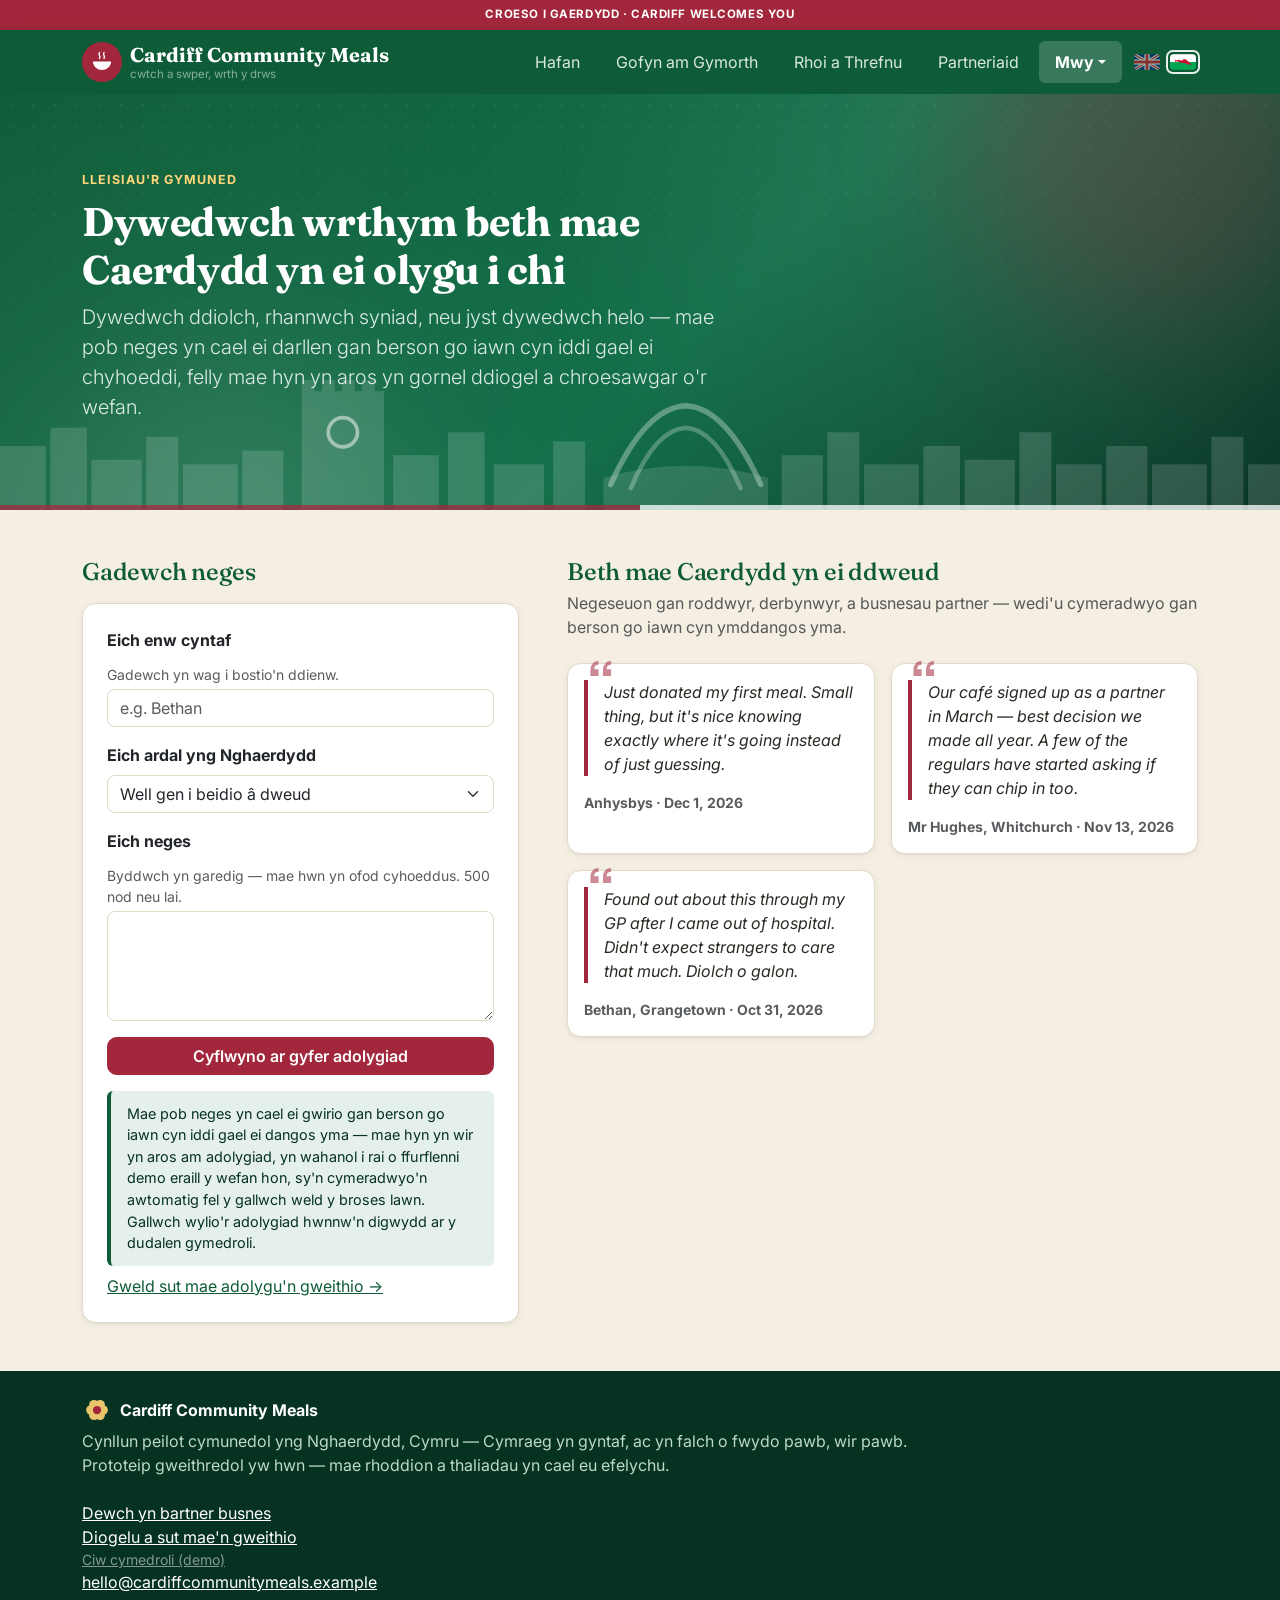
==== site/voices.html @ 3a88bcdd "Cardiff Community Meals: bilingual community meal-support platform prototype Static HTML/CSS/JS site" ====
<!DOCTYPE html>
<html lang="en">
<head>
<meta charset="UTF-8">
<meta name="viewport" content="width=device-width, initial-scale=1.0">
<title>Community Voices — Cardiff Community Meals</title>
<link rel="preconnect" href="https://fonts.googleapis.com">
<link rel="preconnect" href="https://fonts.gstatic.com" crossorigin>
<link href="https://fonts.googleapis.com/css2?family=Inter:wght@400;500;600;700;800&family=Fraunces:opsz,wght@9..144,600;9..144,700;9..144,800&display=swap" rel="stylesheet">
<link href="https://cdnjs.cloudflare.com/ajax/libs/bootstrap/5.3.3/css/bootstrap.min.css" rel="stylesheet">
<link rel="stylesheet" href="custom.css">
</head>
<body>
<a class="skip-link" href="#main" data-i18n="skip">Skip to main content</a>
<header id="site-header"></header>

<main id="main">
<section class="hero-gradient text-white py-5">
  <div class="hero-texture"></div>
  <div class="hero-blob hero-blob-1"></div>
  <div class="hero-blob hero-blob-2"></div>
  <div class="hero-skyline"></div>
  <div class="container py-4">
    <span class="eyebrow" style="color:#ffd77a;" data-i18n="nav.voices">Community Voices</span>
    <h1 class="display-6 fw-bold" style="max-width:700px;" data-i18n="voices.hero.title">Tell us what Cardiff means to you</h1>
    <p class="lead" style="max-width:660px;color:#dcece5;" data-i18n="voices.hero.lead">Say thank you, share an idea, or just say hello — every message is read by a real person before it goes up, so this stays a safe, welcoming corner of the site.</p>
  </div>
</section>

<section class="py-5">
  <div class="container">
    <div class="row g-5">
      <div class="col-lg-5">
        <h2 class="h4 text-teal mb-3" data-i18n="voices.form.title">Leave a message</h2>
        <div id="success-banner" aria-live="polite"></div>
        <form class="card p-4" id="voice-form" novalidate>
          <div class="mb-3">
            <label for="v-name" class="form-label fw-bold" data-i18n="voices.form.name">Your first name</label>
            <div class="form-text mb-1" id="v-nameHint" data-i18n="voices.form.nameHint">Leave blank to post anonymously.</div>
            <input type="text" class="form-control" id="v-name" aria-describedby="v-nameHint" placeholder="e.g. Bethan">
          </div>
          <div class="mb-3">
            <label for="v-area" class="form-label fw-bold" data-i18n="voices.form.area">Your Cardiff area</label>
            <select class="form-select" id="v-area"></select>
          </div>
          <div class="mb-3">
            <label for="v-message" class="form-label fw-bold" data-i18n="voices.form.message">Your message</label>
            <div class="form-text mb-1" id="v-messageHint" data-i18n="voices.form.messageHint">Keep it kind — this is a public space. 500 characters or fewer.</div>
            <textarea class="form-control" id="v-message" required maxlength="500" rows="4" aria-describedby="v-messageHint"></textarea>
          </div>
          <button type="submit" class="btn btn-coral" data-i18n="voices.form.submit">Submit for review</button>
          <div class="form-note mt-3" data-i18n="voices.form.note">Every message is checked by a real person before it's shown here — this genuinely waits for review. You can watch that review happen on the moderation page.</div>
          <p class="mt-2 mb-0"><a href="moderate.html" data-i18n="voices.moderateLink">See how review works →</a></p>
        </form>
      </div>

      <div class="col-lg-7">
        <h2 class="h4 text-teal mb-1" data-i18n="voices.wall.title">What Cardiff is saying</h2>
        <p class="text-muted mb-4" data-i18n="voices.wall.sub">Messages from donors, recipients, and partner businesses — approved by a real person before appearing here.</p>
        <div class="row g-3" id="wall"></div>
      </div>
    </div>
  </div>
</section>
</main>

<footer id="site-footer" class="bg-teal-dark"></footer>

<script src="https://cdnjs.cloudflare.com/ajax/libs/bootstrap/5.3.3/js/bootstrap.bundle.min.js"></script>
<script src="i18n.js"></script>
<script src="app.js"></script>
<script>
CCM.renderChrome("voices.html");

function renderAreaOptions() {
  const areaSelect = document.getElementById("v-area");
  const current = areaSelect.value;
  areaSelect.innerHTML = `<option value="">${I18N.t("voices.form.areaNone")}</option>` +
    CCM.CARDIFF_AREAS.map(a => `<option>${a}</option>`).join("");
  if (current) areaSelect.value = current;
}

function renderWall() {
  const wall = document.getElementById("wall");
  const comments = CCM.approvedComments();
  if (!comments.length) {
    wall.innerHTML = `<p class="empty-state">${I18N.t("voices.wall.empty")}</p>`;
    return;
  }
  wall.innerHTML = comments.map(c => {
    const who = c.name ? c.name : I18N.t("voices.wall.anonymous");
    const where = c.area ? `, ${c.area}` : "";
    return `<div class="col-md-6 reveal"><div class="card lift h-100"><div class="card-body">
      <p class="story-quote mb-3">${escapeHtml(c.message)}</p>
      <p class="text-muted small mb-0 fw-bold">${escapeHtml(who)}${escapeHtml(where)} · ${CCM.fmtDate(c.createdAt)}</p>
    </div></div></div>`;
  }).join("");
}

function escapeHtml(str) {
  const div = document.createElement("div");
  div.textContent = str == null ? "" : String(str);
  return div.innerHTML;
}

function renderAll() {
  renderAreaOptions();
  renderWall();
  CCM.initScrollReveal();
}

renderAll();
document.addEventListener("ccm:langchange", renderAll);

document.getElementById("voice-form").addEventListener("submit", (e) => {
  e.preventDefault();
  const message = document.getElementById("v-message").value.trim();
  if (!message) return;
  CCM.addComment({
    name: document.getElementById("v-name").value.trim(),
    area: document.getElementById("v-area").value,
    message,
  });
  document.getElementById("success-banner").innerHTML = `
    <div class="alert alert-success">${I18N.t("voices.form.success")}</div>`;
  e.target.reset();
  renderAreaOptions();
  window.scrollTo({ top: 0, behavior: "smooth" });
});
</script>
</body>
</html>
---- site/custom.css ----
/* Cardiff Community Meals — brand + design system on top of Bootstrap 5
   Palette: deep Welsh green + dragon red on warm parchment — drawn from
   Y Ddraig Goch (the Welsh flag) rather than a generic corporate blue,
   because this is a Cardiff-first, Welsh-first service. Fraunces (a warm,
   characterful serif) carries headlines and brand moments; Inter carries
   everything functional (forms, tables, buttons) for accessibility.
   Class names below (bg-teal, btn-teal, text-teal, btn-coral, etc.) are
   kept from earlier builds for compatibility — only the colour values and
   typography changed, so no HTML had to be touched to re-skin the site. */
:root {
  --brand-teal: #0d5c37;        /* primary — deep Welsh green, softened a touch from pure vivid green */
  --brand-teal-mid: #14704a;    /* mid green, gradients */
  --brand-teal-dark: #063222;   /* darkest green — footer, hovers */
  --brand-teal-light: #e6f0ea;  /* pale green tint — chips, step circles */
  --brand-coral: #b3475a;       /* muted dragon red — decorative / icons / large text only, toned down from a neon red */
  --brand-coral-deep: #a3273c;  /* muted brick-red, WCAG AA-safe with white text on buttons, easier on the eyes than pure flag-red */
  --brand-coral-dark: #7a1d2c;
  --brand-gold-text: #8a6300;   /* accessible daffodil-gold for stars/tier text */
  --brand-cream: #f4efe2;       /* warm parchment, slightly deeper than before to cut glare */
  --brand-ink: #262b23;         /* warm near-black */
  --brand-border: #e2dac9;
  --radius: .85rem;
  --font-display: "Fraunces", "Georgia", serif;
  --font-body: "Inter", "Segoe UI", Verdana, Arial, sans-serif;
}

* { scroll-behavior: smooth; }

body {
  background-color: var(--brand-cream);
  color: var(--brand-ink);
  font-family: var(--font-body);
  -webkit-font-smoothing: antialiased;
}

h1, h2, h3, h4, h5, h6 {
  font-family: var(--font-display);
  font-weight: 700;
  letter-spacing: -0.01em;
}
.display-6 { font-weight: 800; letter-spacing: -0.01em; }
.navbar-brand .fs-5 { font-family: var(--font-display); font-weight: 700; }

a { color: var(--brand-teal); }
a:hover { color: var(--brand-teal-dark); }

/* ---------- Accessibility: skip link, focus, motion ---------- */
.skip-link {
  position: absolute;
  left: -999px;
  top: auto;
  z-index: 2000;
  background: var(--brand-teal);
  color: #fff;
  padding: .75rem 1.25rem;
  border-radius: 0 0 .5rem 0;
  font-weight: 600;
  text-decoration: none;
}
.skip-link:focus {
  left: 0;
  top: 0;
}

a:focus-visible,
button:focus-visible,
.btn:focus-visible,
.nav-link:focus-visible,
input:focus-visible,
select:focus-visible,
textarea:focus-visible,
.lang-btn:focus-visible {
  outline: 3px solid var(--brand-coral-deep);
  outline-offset: 2px;
}

@media (prefers-reduced-motion: reduce) {
  * { scroll-behavior: auto !important; animation: none !important; transition: none !important; }
}

/* ---------- Layout helpers ---------- */
.bg-teal { background-color: var(--brand-teal) !important; }
.bg-teal-dark { background-color: var(--brand-teal-dark) !important; }
.bg-teal-light { background-color: var(--brand-teal-light) !important; }
.text-teal { color: var(--brand-teal) !important; }

.eyebrow {
  display: inline-block;
  font-size: .78rem;
  font-weight: 700;
  letter-spacing: .08em;
  text-transform: uppercase;
  color: var(--brand-coral-deep);
  margin-bottom: .5rem;
}

/* A permanent, always-bilingual badge of identity — doesn't switch with
   the language toggle, because "Welsh first, open to all" is a constant,
   not a setting. Solid dragon red so it pops against the green hero —
   the flag's two colours, deliberately, side by side. */
.pride-badge {
  display: inline-flex;
  align-items: center;
  gap: .5rem;
  background: var(--brand-coral-deep);
  border: 1px solid var(--brand-coral-deep);
  color: #fff;
  font-size: .8rem;
  font-weight: 700;
  letter-spacing: .02em;
  padding: .4rem .9rem;
  border-radius: 999px;
  margin-bottom: 1rem;
}
.pride-badge .divider { opacity: .65; }

/* A slim red ribbon above the navbar on every page — Y Ddraig Goch red,
   present site-wide, not just tucked into buttons. */
.cy-ribbon {
  background: var(--brand-coral-deep);
  color: #fff;
  text-align: center;
  font-size: .72rem;
  font-weight: 700;
  letter-spacing: .05em;
  text-transform: uppercase;
  padding: .4rem .75rem;
}

.hero-gradient {
  background: linear-gradient(135deg, var(--brand-teal) 0%, var(--brand-teal-mid) 55%, var(--brand-teal-dark) 100%);
  position: relative;
  overflow: hidden;
}
.hero-gradient::before {
  content: "";
  position: absolute;
  inset: 0;
  background: radial-gradient(circle at 82% 15%, rgba(255,255,255,0.08), transparent 45%),
    radial-gradient(circle at 8% 92%, rgba(255,255,255,0.05), transparent 40%);
  pointer-events: none;
}
.hero-gradient::after {
  /* a quiet nod to Y Ddraig Goch along the hero's base — colour only, no mascot */
  content: "";
  position: absolute;
  left: 0; right: 0; bottom: 0;
  height: 5px;
  background: linear-gradient(90deg, var(--brand-coral-deep) 0%, var(--brand-coral-deep) 50%, #fff 50%, #fff 100%);
  opacity: .75;
}
.hero-gradient .container { position: relative; z-index: 1; }

/* Soft, blurred colour blobs for visual depth behind hero content — no
   images to break, no mascots, just quiet organic shapes at low opacity
   so they add life without adding glare. */
.hero-blob {
  position: absolute;
  border-radius: 50%;
  filter: blur(70px);
  pointer-events: none;
  z-index: 0;
}
.hero-blob-1 { width: 380px; height: 380px; top: -140px; right: -60px; background: var(--brand-coral-deep); opacity: .25; }
.hero-blob-2 { width: 320px; height: 320px; bottom: -160px; left: 6%; background: #ffffff; opacity: .08; }
.hero-blob-3 { width: 220px; height: 220px; top: 40%; left: 42%; background: var(--brand-gold-text); opacity: .1; }

/* A faint dotted texture running through the hero, for a bit of tactile
   grain instead of one flat block of colour. */
.hero-texture {
  position: absolute;
  inset: 0;
  z-index: 0;
  opacity: .5;
  pointer-events: none;
  background-image: radial-gradient(rgba(255,255,255,0.14) 1px, transparent 1px);
  background-size: 22px 22px;
  mask-image: linear-gradient(180deg, rgba(0,0,0,.9), rgba(0,0,0,0));
}

.hero-skyline {
  position: absolute;
  left: 0; right: 0; bottom: 0;
  height: clamp(64px, 11vw, 130px);
  overflow: hidden;
  pointer-events: none;
  z-index: 0;
}
.hero-skyline svg { display: block; }

.hero-areas-strip {
  color: rgba(255,255,255,0.65);
  font-size: .82rem;
  letter-spacing: .02em;
}

/* Floating "live" stat card on the homepage hero */
.hero-stat-card {
  position: relative;
  z-index: 1;
  background: rgba(255,255,255,0.1);
  border: 1px solid rgba(255,255,255,0.22);
  backdrop-filter: blur(12px);
  -webkit-backdrop-filter: blur(12px);
  border-radius: 1.1rem;
  padding: 1.6rem 1.5rem;
}
.hero-stat-card .stat-num { color: #fff; font-size: 1.85rem; }
.hero-stat-card .hero-stat-label { color: rgba(255,255,255,0.72); font-size: .76rem; }
.hero-live-dot {
  display: inline-block;
  width: 8px; height: 8px;
  border-radius: 50%;
  background: #8fe3ac;
  margin-right: .45rem;
  box-shadow: 0 0 0 0 rgba(143,227,172,.6);
  animation: ccmPulse 2.2s infinite;
}
@keyframes ccmPulse {
  0% { box-shadow: 0 0 0 0 rgba(143,227,172,.55); }
  70% { box-shadow: 0 0 0 9px rgba(143,227,172,0); }
  100% { box-shadow: 0 0 0 0 rgba(143,227,172,0); }
}

/* ---------- Buttons ---------- */
.btn {
  border-radius: .6rem;
  font-weight: 600;
  transition: transform .12s ease, box-shadow .12s ease, background-color .15s ease;
}
.btn:active { transform: scale(0.98); }
.btn:hover { box-shadow: 0 6px 16px rgba(20, 40, 70, 0.12); }

.btn-teal { background-color: var(--brand-teal); border-color: var(--brand-teal); color: #fff; }
.btn-teal:hover, .btn-teal:focus { background-color: var(--brand-teal-dark); border-color: var(--brand-teal-dark); color: #fff; }

.btn-coral { background-color: var(--brand-coral-deep); border-color: var(--brand-coral-deep); color: #fff; }
.btn-coral:hover, .btn-coral:focus { background-color: var(--brand-coral-dark); border-color: var(--brand-coral-dark); color: #fff; }

.btn-outline-cream { color: #fff; border-color: rgba(255,255,255,0.65); }
.btn-outline-cream:hover { background-color: rgba(255,255,255,0.14); color: #fff; }

.btn-outline-teal { color: var(--brand-teal); border-color: var(--brand-teal); background-color: transparent; }
.btn-outline-teal:hover, .btn-outline-teal:focus { background-color: var(--brand-teal); color: #fff; }

/* ---------- Navbar ---------- */
.navbar {
  padding-top: .65rem;
  padding-bottom: .65rem;
  box-shadow: 0 2px 14px rgba(10, 30, 20, 0.2);
}
.navbar-brand small { font-weight: 400; }

.brand-logo {
  display: inline-flex;
  align-items: center;
  justify-content: center;
  width: 40px;
  height: 40px;
  min-width: 40px;
  border-radius: 50%;
  background-color: var(--brand-coral-deep);
  flex-shrink: 0;
}
.brand-logo svg { display: block; }

.navbar .navbar-nav .nav-link {
  padding: .55rem 1rem;
  border-radius: .4rem;
  color: rgba(255,255,255,0.85);
  white-space: nowrap;
  transition: background-color .12s ease, color .12s ease;
}
.navbar .navbar-nav .nav-link:hover,
.navbar .navbar-nav .nav-link:focus {
  color: #fff;
  background-color: rgba(255,255,255,0.12);
}
.navbar .navbar-nav .nav-link.active {
  color: #fff;
  font-weight: 700;
  background-color: rgba(255,255,255,0.18);
}
.navbar-toggler { border-color: rgba(255,255,255,0.4); }
.navbar-toggler:focus { box-shadow: 0 0 0 .2rem rgba(255,255,255,0.25); }

.dropdown-menu {
  border-radius: .6rem;
  border-color: var(--brand-border);
  box-shadow: 0 10px 28px rgba(16,24,40,0.16);
  padding: .4rem;
}
.dropdown-item { border-radius: .4rem; padding: .5rem .75rem; }
.dropdown-item:hover, .dropdown-item:focus { background-color: var(--brand-teal-light); color: var(--brand-teal); }
.dropdown-item.active { background-color: var(--brand-teal-light); color: var(--brand-teal); font-weight: 700; }

/* Language toggle — flag icons rather than text, since the flags carry
   their own recognition (and their own colour) better than "EN"/"CY"
   ever could. Active state shown as a bright ring rather than a solid
   background swap, so both flags keep their real colours at all times. */
.lang-toggle {
  display: inline-flex;
  align-items: center;
  gap: .4rem;
  margin-left: .6rem;
}
.lang-btn {
  background: transparent;
  border: none;
  padding: 2px;
  line-height: 0;
  border-radius: .3rem;
  cursor: pointer;
  opacity: .62;
  transition: opacity .15s ease, box-shadow .15s ease, transform .12s ease;
}
.lang-btn svg { display: block; border-radius: .25rem; }
.lang-btn:hover { opacity: .9; transform: translateY(-1px); }
.lang-btn.active {
  opacity: 1;
  box-shadow: 0 0 0 2px rgba(255,255,255,0.9);
}

/* ---------- Cards ---------- */
.card {
  border: 1px solid var(--brand-border);
  border-radius: var(--radius);
  box-shadow: 0 1px 2px rgba(16,24,40,0.04), 0 2px 8px rgba(16,24,40,0.05);
  transition: transform .16s ease, box-shadow .16s ease;
}
.card.lift:hover, a.card.lift:hover {
  transform: translateY(-4px);
  box-shadow: 0 10px 28px rgba(16,24,40,0.12);
}

.step-num {
  width: 42px; height: 42px; border-radius: 50%;
  background: var(--brand-teal-light); color: var(--brand-teal);
  display: flex; align-items: center; justify-content: center;
  font-weight: 700; margin-bottom: 12px;
}

.stat-num { font-family: var(--font-display); font-size: 2.2rem; font-weight: 700; color: var(--brand-teal); letter-spacing: -0.01em; }

.progress { background-color: #f0ece0; border-radius: 999px; }
.progress-bar-coral { background-color: var(--brand-coral-deep) !important; }

.badge-tier-gold { background-color: #fdf1d6; color: var(--brand-gold-text); }
.badge-tier-silver { background-color: #eceff3; color: #4a5568; }
.badge-tier-bronze { background-color: #f7e6d8; color: #935a26; }

.stars { color: var(--brand-gold-text); letter-spacing: 1px; }

/* ---------- Story feature cards ---------- */
.story-card {
  border-radius: 1.1rem;
  overflow: hidden;
}
.story-avatar {
  width: 64px; height: 64px; border-radius: 50%;
  display: flex; align-items: center; justify-content: center;
  color: #fff; font-weight: 800; font-size: 1.4rem;
  flex-shrink: 0;
}
.story-quote {
  position: relative;
  border-left: 4px solid var(--brand-coral-deep);
  padding-left: 1rem;
  font-style: italic;
  color: var(--brand-ink);
}
.story-quote::before {
  content: "";
  position: absolute;
  left: .1rem;
  top: -1.15rem;
  width: 34px;
  height: 16px;
  background-image: url("data:image/svg+xml,%3Csvg xmlns='http://www.w3.org/2000/svg' viewBox='0 0 106 48'%3E%3Cpath fill='%23a3273c' d='M0 30 C0 10 12 0 26 0 L26 12 C16 12 12 18 12 26 L26 26 L26 48 L0 48 Z M40 30 C40 10 52 0 66 0 L66 12 C56 12 52 18 52 26 L66 26 L66 48 L40 48 Z'/%3E%3C/svg%3E");
  background-repeat: no-repeat;
  background-size: contain;
  opacity: .55;
  pointer-events: none;
}
.story-label {
  font-size: .72rem;
  font-weight: 700;
  text-transform: uppercase;
  letter-spacing: .06em;
  color: var(--brand-teal-mid);
}

/* ---------- Scroll reveal ---------- */
.reveal {
  opacity: 0;
  transform: translateY(16px);
  transition: opacity .5s ease, transform .5s ease;
}
.reveal.reveal-visible {
  opacity: 1;
  transform: translateY(0);
}

/* ---------- Forms ---------- */
.form-control, .form-select {
  border-radius: .5rem;
  border-color: var(--brand-border);
}
.form-control:focus, .form-select:focus {
  border-color: var(--brand-teal-mid);
  box-shadow: 0 0 0 .2rem rgba(0, 110, 51, 0.15);
}

.form-note {
  background: var(--brand-teal-light);
  border-left: 4px solid var(--brand-teal);
  border-radius: 6px;
  padding: 12px 16px;
  font-size: 0.9rem;
  color: var(--brand-teal-dark);
}

footer a { color: #fff; }
footer { background-color: var(--brand-teal-dark); color: #bcd8c6; }

/* ---------- Cook & Book: rota + chat ---------- */
.rota-day {
  border: 1px solid var(--brand-border);
  border-radius: .6rem;
  padding: .85rem 1rem;
  margin-bottom: .6rem;
  display: flex;
  align-items: center;
  justify-content: space-between;
  gap: 1rem;
  flex-wrap: wrap;
}
.rota-day.filled { background: var(--brand-teal-light); }
.rota-day .rota-date { font-weight: 700; color: var(--brand-teal); min-width: 130px; }

.chat-thread { max-height: 360px; overflow-y: auto; padding-right: .25rem; }
.chat-bubble {
  background: var(--brand-teal-light);
  border-radius: .75rem;
  padding: .55rem .9rem;
  margin-bottom: .55rem;
}
.chat-bubble .chat-meta { font-size: .72rem; color: var(--brand-teal-mid); font-weight: 700; margin-bottom: .1rem; display: block; }

.code-badge {
  font-family: var(--font-body), monospace;
  letter-spacing: .2em;
  font-weight: 800;
  background: var(--brand-teal-light);
  color: var(--brand-teal);
  padding: .3rem .7rem;
  border-radius: .4rem;
}

/* ---------- Values / community-benefit section ---------- */
.benefit-card {
  border-left: 4px solid var(--brand-coral-deep);
}
.benefit-icon {
  width: 52px;
  height: 40px;
  margin-bottom: .75rem;
}
.welsh-word {
  font-family: var(--font-display);
  font-style: italic;
  color: var(--brand-coral-deep);
}

.empty-state { color: #6c757d; font-style: italic; }
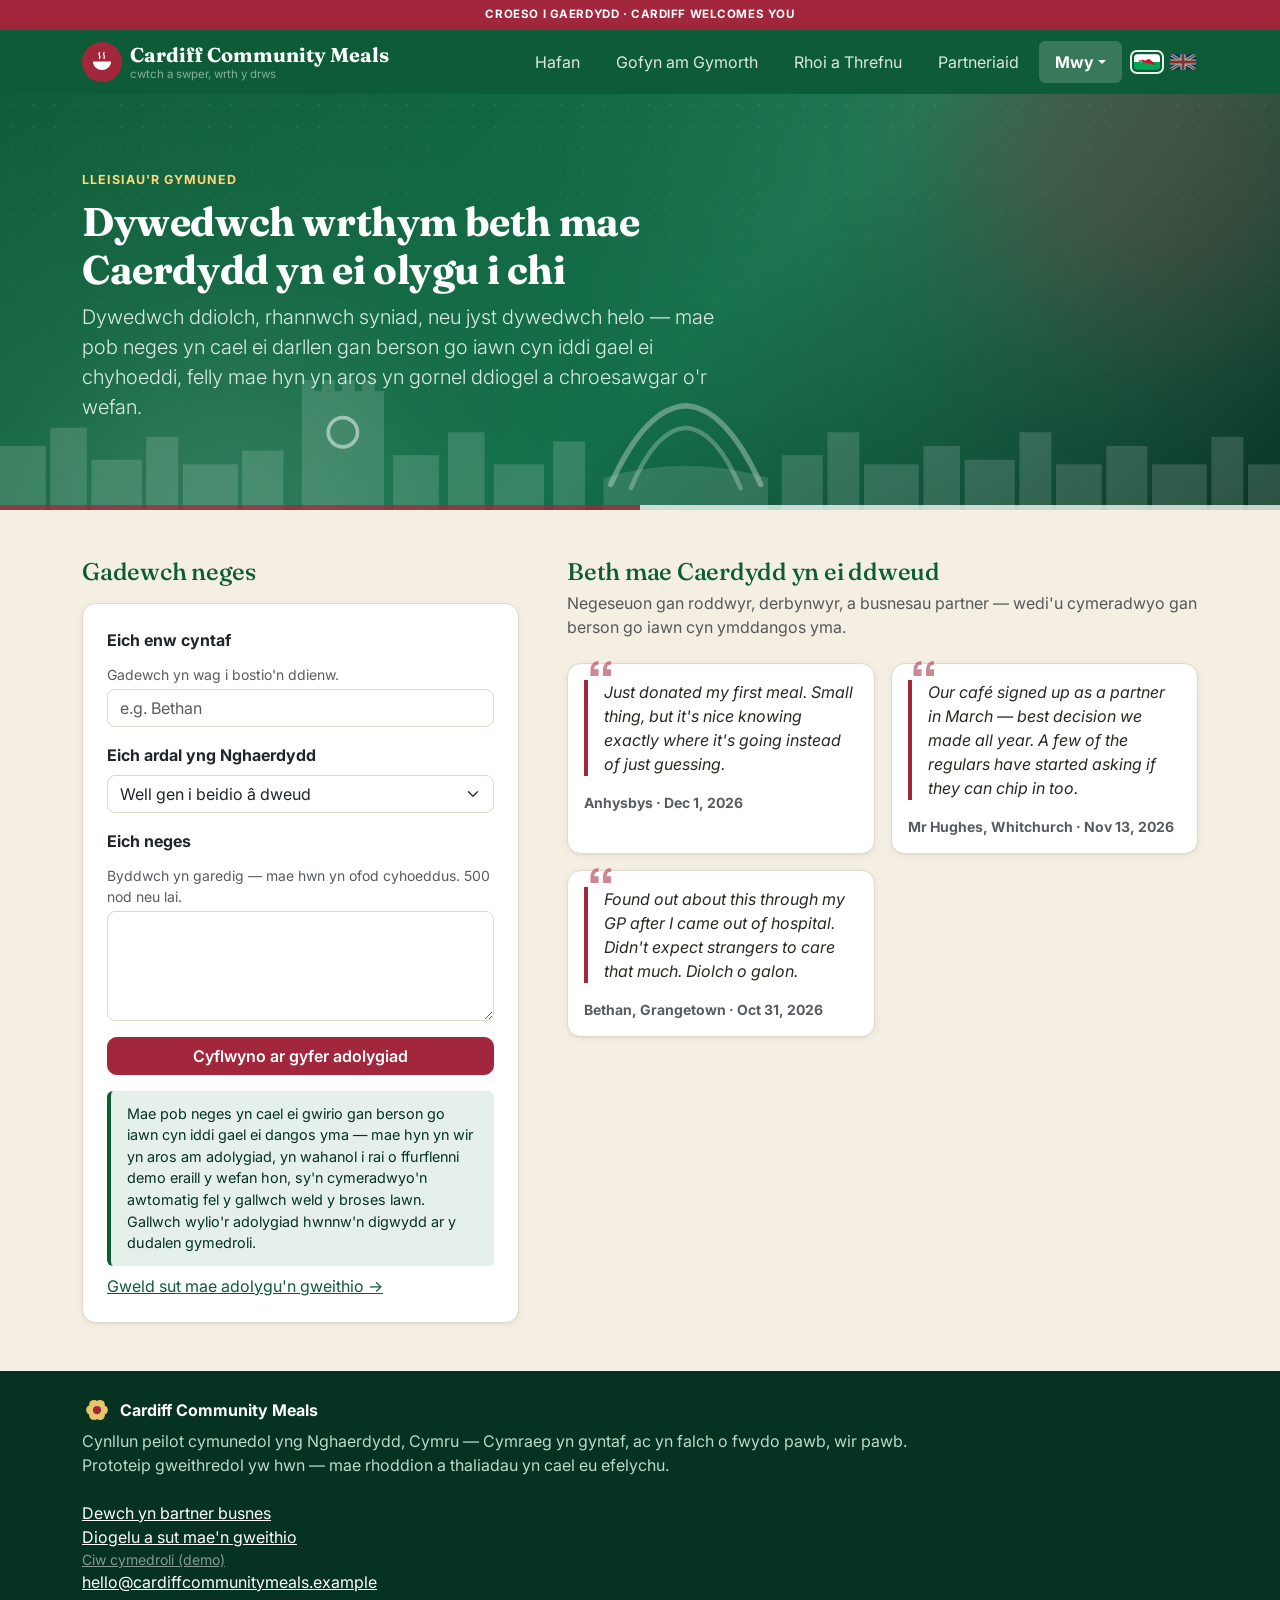
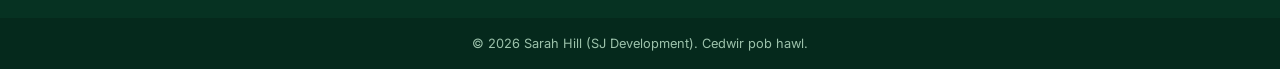
==== commit 1cb14bae: "Fix stale fallback text (cwtch tagline + 3 others) left over from the rebrand" ====
--- a/site/voices.html
+++ b/site/voices.html
@@ -49,7 +49,7 @@
             <textarea class="form-control" id="v-message" required maxlength="500" rows="4" aria-describedby="v-messageHint"></textarea>
           </div>
           <button type="submit" class="btn btn-coral" data-i18n="voices.form.submit">Submit for review</button>
-          <div class="form-note mt-3" data-i18n="voices.form.note">Every message is checked by a real person before it's shown here — this genuinely waits for review. You can watch that review happen on the moderation page.</div>
+          <div class="form-note mt-3" data-i18n="voices.form.note">Every message is checked by a real person before it's shown here — this genuinely waits for review, unlike some of the other demo forms on this site, which auto-approve so you can see the full flow. You can watch that review happen on the moderation page.</div>
           <p class="mt-2 mb-0"><a href="moderate.html" data-i18n="voices.moderateLink">See how review works →</a></p>
         </form>
       </div>
--- a/site/custom.css
+++ b/site/custom.css
@@ -422,6 +422,12 @@
 
 footer a { color: #fff; }
 footer { background-color: var(--brand-teal-dark); color: #bcd8c6; }
+.footer-legal {
+  background-color: rgba(0,0,0,0.18);
+  color: #9cc2ab;
+  font-size: .8rem;
+  text-align: center;
+}
 
 /* ---------- Cook & Book: rota + chat ---------- */
 .rota-day {
